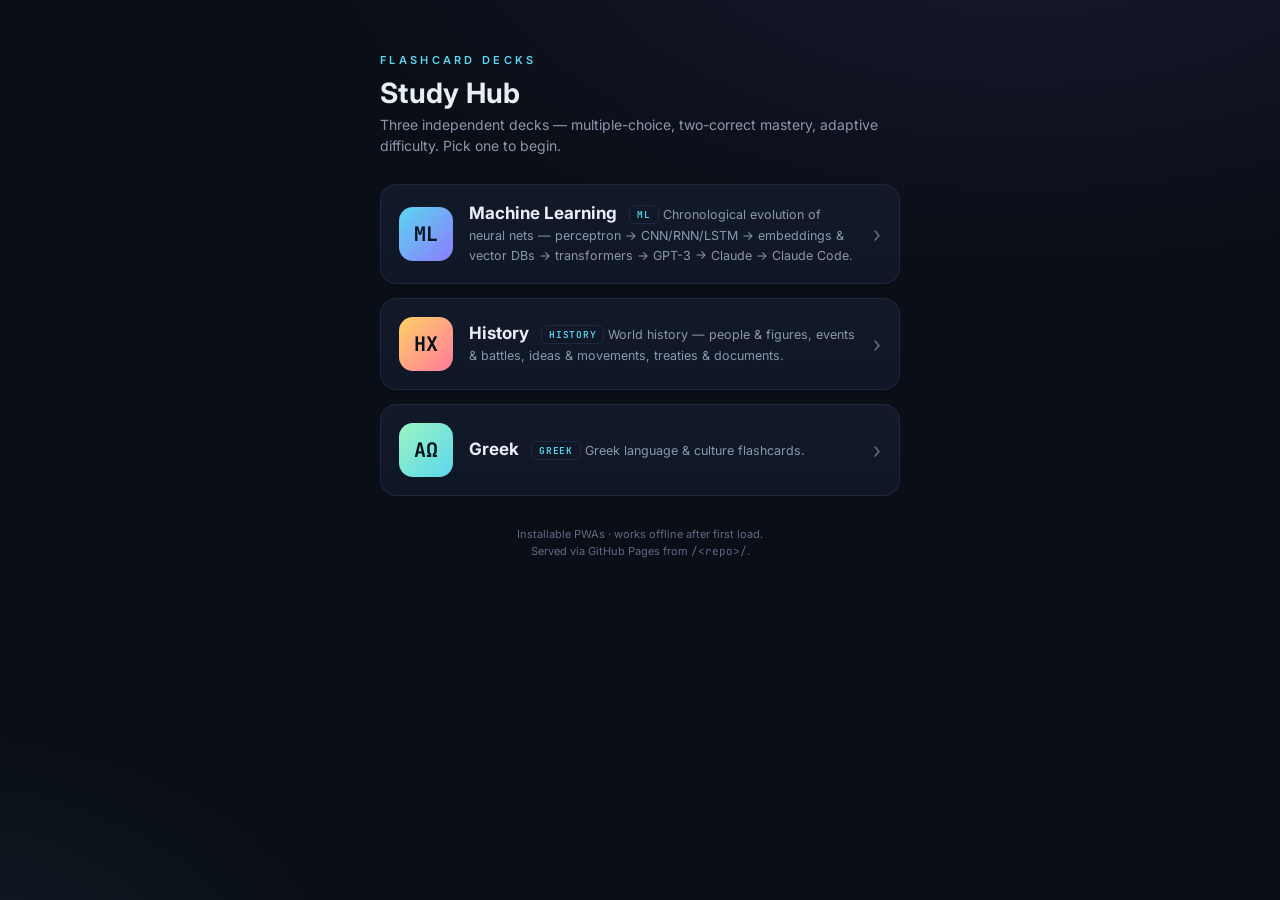
==== index.html @ 62432ec8 "Merge pull request #30 from austinsolomon/claude/neural-networks-flashcard-app-sL0bU" ====
<!DOCTYPE html>
<html lang="en">
<head>
  <meta charset="UTF-8" />
  <meta name="viewport" content="width=device-width, initial-scale=1.0, viewport-fit=cover" />
  <meta name="theme-color" content="#0a0e16" />
  <title>Flashcards · Hub</title>
  <link rel="preconnect" href="https://fonts.googleapis.com" />
  <link rel="preconnect" href="https://fonts.gstatic.com" crossorigin />
  <link href="https://fonts.googleapis.com/css2?family=Inter:wght@400;500;600;700&family=JetBrains+Mono:wght@500;600&display=swap" rel="stylesheet" />
  <style>
    :root{
      --bg:#0a0e16; --surface:#121a29; --surface-2:#0f1626;
      --line:#1e2940; --ink:#e8eef6; --muted:#8a98ad; --faint:#5d6b82;
      --accent:#5cd6ef; --accent-2:#8b7bff;
    }
    *{ box-sizing:border-box; -webkit-tap-highlight-color:transparent; }
    html,body{ margin:0; min-height:100%; }
    body{
      background:
        radial-gradient(1200px 600px at 80% -10%, rgba(139,123,255,.10), transparent 60%),
        radial-gradient(900px 500px at -10% 110%, rgba(92,214,239,.08), transparent 55%),
        var(--bg);
      color:var(--ink);
      font-family:"Inter",system-ui,-apple-system,Segoe UI,Roboto,sans-serif;
      -webkit-font-smoothing:antialiased;
      display:flex; flex-direction:column; align-items:center;
      padding:48px 18px max(36px,env(safe-area-inset-bottom));
      min-height:100dvh;
    }
    .wrap{ width:100%; max-width:520px; }
    .kicker{ font-size:11px; letter-spacing:.3em; color:var(--accent); font-weight:600; }
    h1{ margin:8px 0 4px; font-size:28px; font-weight:700; letter-spacing:.3px; }
    .sub{ color:var(--muted); font-size:14px; margin:0 0 28px; line-height:1.5; }
    .grid{ display:flex; flex-direction:column; gap:14px; }
    a.deck{
      display:flex; align-items:center; gap:16px; text-decoration:none; color:inherit;
      background:linear-gradient(180deg, var(--surface), var(--surface-2));
      border:1px solid var(--line); border-radius:16px; padding:18px 18px;
      transition:border-color .16s, transform .08s, box-shadow .16s;
    }
    a.deck:hover{ border-color:var(--accent); box-shadow:0 8px 30px rgba(92,214,239,.12); }
    a.deck:active{ transform:translateY(1px); }
    .glyph{
      flex:0 0 auto; width:54px; height:54px; border-radius:14px;
      display:flex; align-items:center; justify-content:center;
      font-family:"JetBrains Mono",monospace; font-weight:700; font-size:20px;
      color:#06121a; background:linear-gradient(135deg,var(--accent),var(--accent-2));
    }
    .glyph.g2{ background:linear-gradient(135deg,#ffd166,#ff7a9c); }
    .glyph.g3{ background:linear-gradient(135deg,#9af5c0,#5cd6ef); }
    .deck-body{ flex:1; min-width:0; }
    .deck-name{ font-size:17px; font-weight:700; }
    .deck-name .tag{
      font-family:"JetBrains Mono",monospace; font-size:9.5px; font-weight:600;
      color:var(--accent); border:1px solid var(--line); border-radius:6px;
      padding:2px 7px; margin-left:8px; vertical-align:middle; letter-spacing:.08em;
    }
    .deck-desc{ font-size:12.5px; color:var(--muted); margin-top:3px; line-height:1.4; }
    .chev{ flex:0 0 auto; color:var(--faint); font-size:22px; }
    footer{ margin-top:30px; font-size:11px; color:var(--faint); text-align:center; line-height:1.6; }
    footer .mono{ font-family:"JetBrains Mono",monospace; }
  </style>
</head>
<body>
  <div class="wrap">
    <span class="kicker">FLASHCARD DECKS</span>
    <h1>Study Hub</h1>
    <p class="sub">Three independent decks — multiple-choice, two-correct mastery, adaptive difficulty. Pick one to begin.</p>

    <nav class="grid">
      <a class="deck" href="ml_flashcards/">
        <span class="glyph">ML</span>
        <span class="deck-body">
          <span class="deck-name">Machine Learning <span class="tag">ML</span></span>
          <span class="deck-desc">Chronological evolution of neural nets — perceptron → CNN/RNN/LSTM → embeddings & vector DBs → transformers → GPT-3 → Claude → Claude Code.</span>
        </span>
        <span class="chev">›</span>
      </a>

      <a class="deck" href="flashcards/">
        <span class="glyph g2">HX</span>
        <span class="deck-body">
          <span class="deck-name">History <span class="tag">HISTORY</span></span>
          <span class="deck-desc">World history — people &amp; figures, events &amp; battles, ideas &amp; movements, treaties &amp; documents.</span>
        </span>
        <span class="chev">›</span>
      </a>

      <a class="deck" href="greek_flashcards/">
        <span class="glyph g3">ΑΩ</span>
        <span class="deck-body">
          <span class="deck-name">Greek <span class="tag">GREEK</span></span>
          <span class="deck-desc">Greek language &amp; culture flashcards.</span>
        </span>
        <span class="chev">›</span>
      </a>
    </nav>

    <footer>
      Installable PWAs · works offline after first load.<br />
      Served via GitHub Pages from <span class="mono">/&lt;repo&gt;/</span>.
    </footer>
  </div>
</body>
</html>
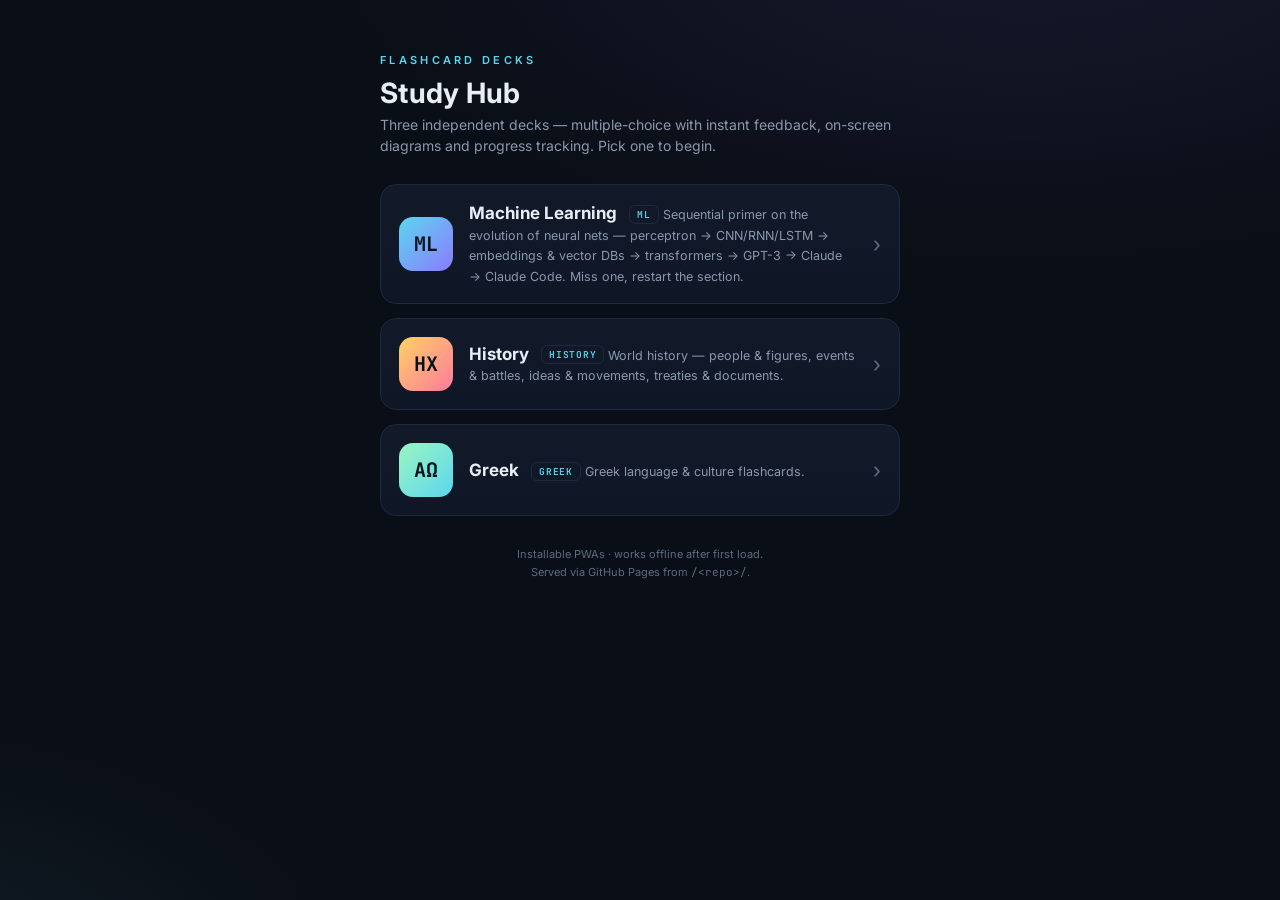
==== commit 3d923a5d: "ML deck: sequential primer w/ diagrams + miss-one-restart; standardize paths Rework the ML flashcard" ====
--- a/index.html
+++ b/index.html
@@ -66,19 +66,19 @@
   <div class="wrap">
     <span class="kicker">FLASHCARD DECKS</span>
     <h1>Study Hub</h1>
-    <p class="sub">Three independent decks — multiple-choice, two-correct mastery, adaptive difficulty. Pick one to begin.</p>
+    <p class="sub">Three independent decks — multiple-choice with instant feedback, on-screen diagrams and progress tracking. Pick one to begin.</p>
 
     <nav class="grid">
       <a class="deck" href="ml_flashcards/">
         <span class="glyph">ML</span>
         <span class="deck-body">
           <span class="deck-name">Machine Learning <span class="tag">ML</span></span>
-          <span class="deck-desc">Chronological evolution of neural nets — perceptron → CNN/RNN/LSTM → embeddings & vector DBs → transformers → GPT-3 → Claude → Claude Code.</span>
+          <span class="deck-desc">Sequential primer on the evolution of neural nets — perceptron → CNN/RNN/LSTM → embeddings &amp; vector DBs → transformers → GPT-3 → Claude → Claude Code. Miss one, restart the section.</span>
         </span>
         <span class="chev">›</span>
       </a>
 
-      <a class="deck" href="flashcards/">
+      <a class="deck" href="history_flashcards/">
         <span class="glyph g2">HX</span>
         <span class="deck-body">
           <span class="deck-name">History <span class="tag">HISTORY</span></span>
